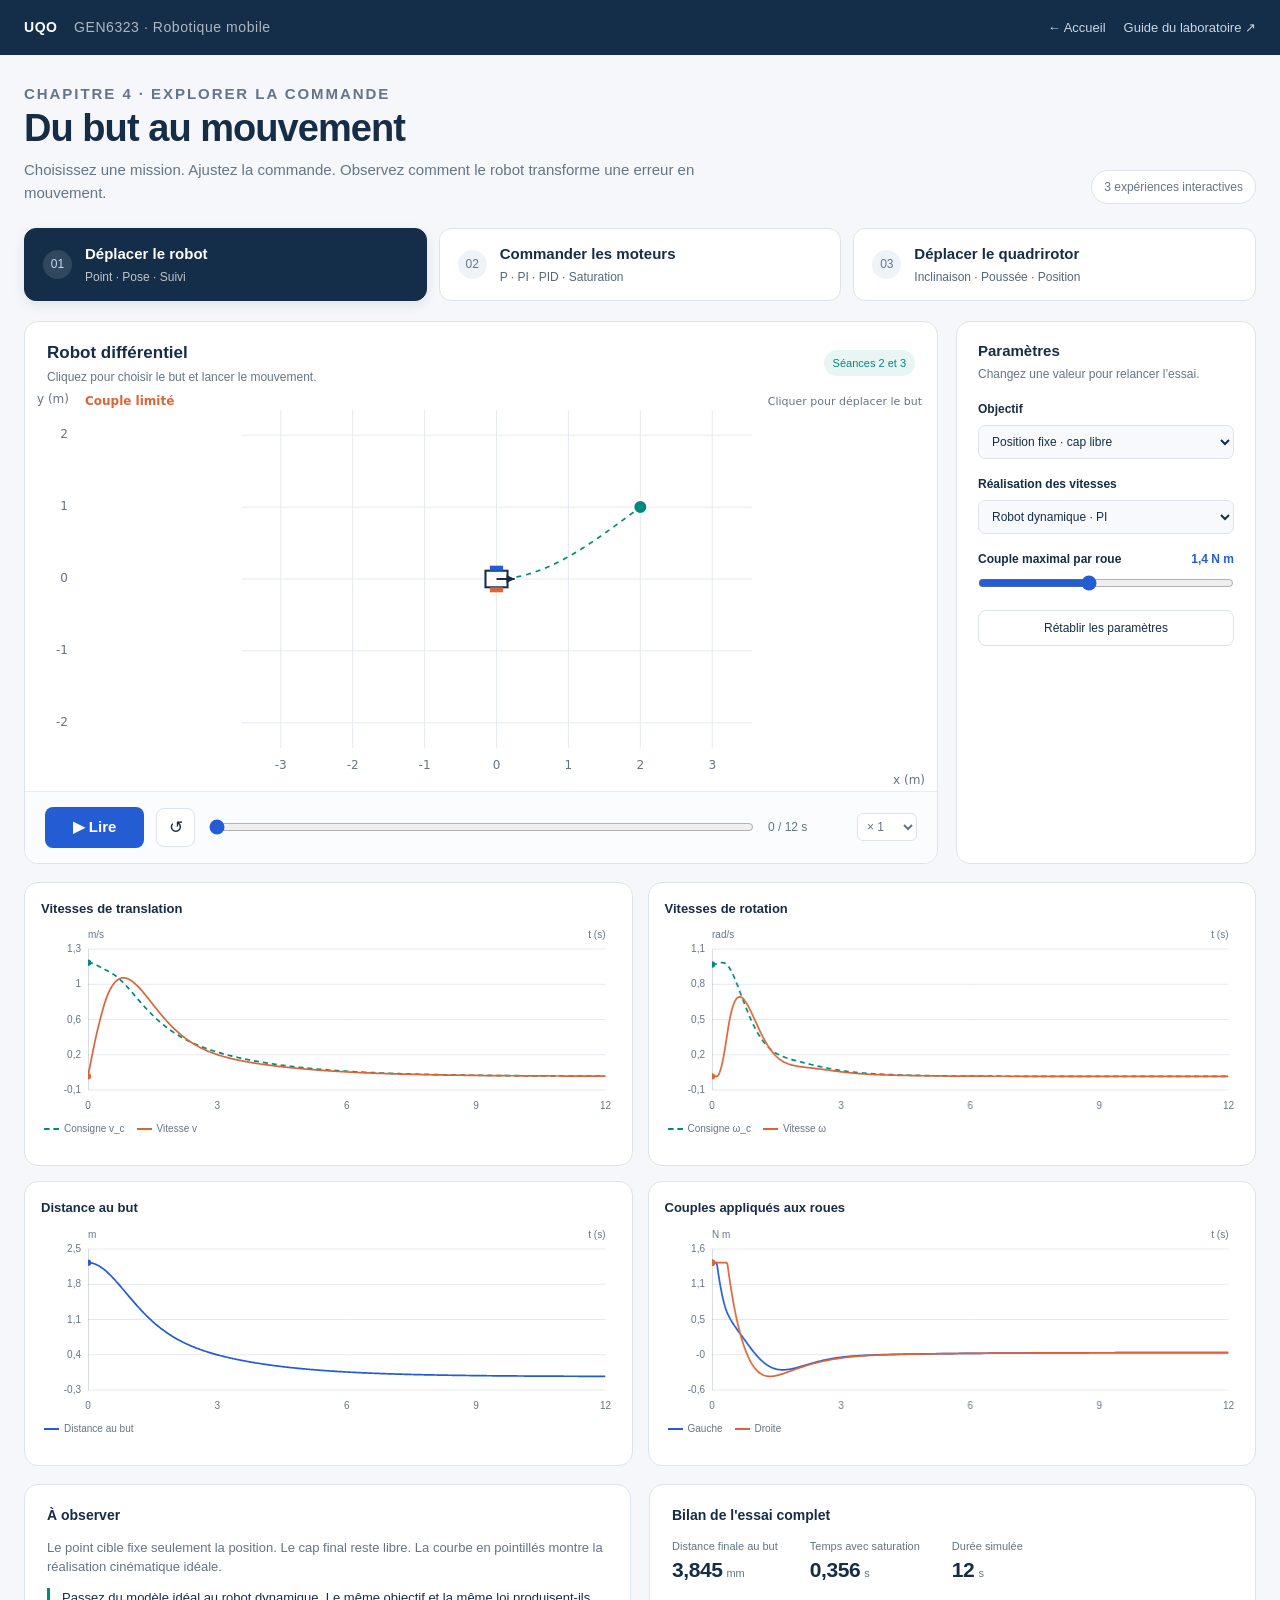
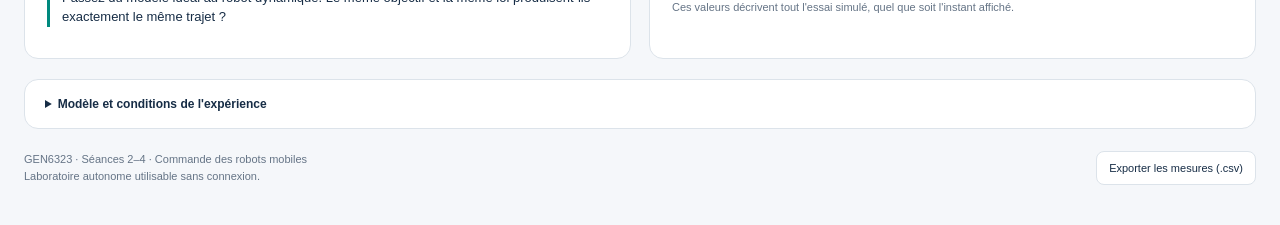
==== chapitre4/interactif/index.html @ 093a0e9f "Ajouter les simulations et laboratoires de robotique mobile" ====
<!doctype html>
<html lang="fr"><head><meta charset="utf-8"><meta name="viewport" content="width=device-width,initial-scale=1"><title>GEN6323 · Laboratoire de commande</title>
<style>
:root{--navy:#142d49;--blue:#245cd3;--teal:#00897e;--orange:#db6537;--gold:#aa7920;--purple:#8454b0;--muted:#657486;--line:#dce3ea;--paper:#f5f7fa;--ink:#172d46;--white:#fff}*{box-sizing:border-box}body{margin:0;background:var(--paper);color:var(--ink);font:15px/1.5 -apple-system,BlinkMacSystemFont,"Segoe UI",sans-serif}button,select,input{font:inherit}button,select,input[type=range],input[type=checkbox]{cursor:pointer}button{transition:background .15s,box-shadow .15s}a:focus-visible,button:focus-visible,select:focus-visible,input:focus-visible,summary:focus-visible{outline:3px solid #ecad39;outline-offset:3px}.top{background:var(--navy);color:white;padding:17px max(24px,calc((100vw - 1440px)/2));display:flex;align-items:center;justify-content:space-between;gap:15px}.brand{font-size:14px;letter-spacing:.04em;font-weight:650}.brand span{font-weight:400;opacity:.66;margin-left:12px}.topnav{display:flex;align-items:center;gap:18px;flex-wrap:wrap;justify-content:flex-end}.top a{color:#cad6e4;text-decoration:none;font-size:13px}.wrap{max-width:1488px;padding:28px 24px 40px;margin:auto}.intro{display:flex;align-items:flex-end;justify-content:space-between;gap:32px;margin-bottom:24px}.eyebrow{font-size:11px;letter-spacing:.13em;text-transform:uppercase;color:var(--teal);font-weight:750;margin:0 0 6px}h1{margin:0 0 8px;font-size:clamp(27px,3vw,38px);line-height:1.2;letter-spacing:-.025em}.intro p{margin:0;color:var(--muted);max-width:750px;font-size:15px}.tag{font-size:12px;white-space:nowrap;border:1px solid var(--line);border-radius:25px;padding:7px 12px;background:white;color:var(--muted)}.tabs{display:grid;grid-template-columns:repeat(3,1fr);gap:12px;margin-bottom:20px}.tab{text-align:left;background:#fff;border:1px solid var(--line);border-radius:12px;padding:14px 18px;display:flex;align-items:center;gap:13px;color:var(--ink)}.tab:hover{background:#edf2fb}.tab[aria-selected=true]{background:var(--navy);border-color:var(--navy);color:white;box-shadow:0 4px 12px #142d4918}.num{font-size:12px;background:#eef3f9;border-radius:50%;width:29px;height:29px;display:grid;place-items:center;color:var(--muted);flex:none}.tab[aria-selected=true] .num{background:#ffffff20;color:#c5d8ed}.tab strong{display:block;font-size:15px;font-weight:650}.tab small{display:block;font-size:12px;opacity:.72;margin-top:2px}.layout{display:grid;grid-template-columns:minmax(0,1fr) 300px;gap:18px}.card{background:white;border:1px solid var(--line);border-radius:14px;overflow:hidden}.cardhead{padding:18px 22px 0;display:flex;gap:12px;align-items:center;justify-content:space-between}.cardhead h2{margin:0;font-size:17px;font-weight:650}.cardhead p{font-size:12px;color:var(--muted);margin:3px 0 0}.pill{font-size:11px;color:var(--teal);border-radius:20px;background:#e9f5f2;padding:5px 9px;white-space:nowrap}.stage{height:405px;width:100%;display:block}.transport{padding:15px 20px;display:flex;align-items:center;gap:12px;border-top:1px solid #e8edf2;background:#fbfcfe}.primary{background:var(--blue);color:white;border:0;border-radius:8px;padding:9px 17px;min-width:99px;font-weight:600}.primary:hover{background:#1f4fba}.light{background:white;border:1px solid var(--line);border-radius:8px;padding:8px 12px;color:var(--ink)}.light:hover{background:#eef3f9}.icon{min-width:39px;font-size:17px;padding:6px 9px}.transport input{flex:1;min-width:35px;accent-color:var(--blue)}.transport output{font-size:12px;font-variant-numeric:tabular-nums;white-space:nowrap;color:var(--muted);min-width:77px}.transport select{padding:5px;color:var(--muted);border:1px solid var(--line);border-radius:6px;background:white;font-size:12px}.controls{padding:18px 21px}.controls h2{font-size:15px;margin:0 0 3px}.controls>p{margin:0 0 17px;font-size:12px;color:var(--muted)}.control{margin:0 0 16px}.control label{display:flex;justify-content:space-between;gap:8px;font-size:12px;font-weight:600;margin-bottom:7px}.control output{color:var(--blue);font-weight:550;white-space:nowrap}.control input[type=range]{width:100%;display:block;accent-color:var(--blue);margin:0}.control select{width:100%;padding:8px 9px;background:#f7f9fc;border:1px solid var(--line);border-radius:7px;color:var(--ink);font-size:12px}.check{display:flex;align-items:center;gap:9px}.check input{accent-color:var(--blue);width:16px;height:16px}.check label{margin:0}.reset{width:100%;font-size:12px;margin-top:3px}.charts{display:grid;grid-template-columns:repeat(3,minmax(0,1fr));gap:15px;margin-top:18px}.chart-card{padding:16px 14px 9px}.chart-card h3{margin:0 2px 8px;font-size:13px;font-weight:650}.chart{width:100%;height:195px;display:block}.legend{display:flex;flex-wrap:wrap;column-gap:12px;row-gap:3px;min-height:35px;font-size:10px;color:var(--muted);padding:0 5px}.legend i{display:inline-block;width:15px;border-top:2px solid;vertical-align:middle;margin-right:5px}.details{display:grid;grid-template-columns:1fr 1fr;gap:18px;margin-top:18px}.learning,.summary{padding:20px 22px}.learning h2,.summary h2{font-size:14px;margin:0 0 12px}.learning p{font-size:13px;color:var(--muted);margin:0 0 11px}.learning .question{color:var(--ink);border-left:3px solid var(--teal);padding-left:12px}.metrics{display:flex;flex-wrap:wrap;gap:20px 32px}.metric span{font-size:11px;color:var(--muted);display:block}.metric strong{font-size:21px;font-weight:600;letter-spacing:-.02em}.metric em{font-size:11px;font-style:normal;color:var(--muted);margin-left:4px}.small{font-size:11px;color:var(--muted);margin:13px 0 0}.assumptions{margin-top:20px;padding:15px 20px;font-size:12px;color:var(--muted)}.assumptions summary{cursor:pointer;color:var(--ink);font-weight:600}.assumptions p{line-height:1.8;max-width:1100px}.footer{margin-top:22px;display:flex;justify-content:space-between;align-items:center;gap:20px;color:var(--muted);font-size:11px}.download{font-size:11px}.error{color:#b3452a;background:#fff1e8;border:1px solid #f3c9b4;border-radius:8px;padding:12px;font-size:13px;margin-top:12px}.sr{position:absolute;left:-10000px;width:1px;height:1px;overflow:hidden}a{color:var(--blue)}
.charts.four{grid-template-columns:repeat(2,minmax(0,1fr))}.charts.five{grid-template-columns:repeat(6,minmax(0,1fr))}.charts.five>.chart-card{grid-column:span 2}.charts.five>.chart-card:nth-child(n+4){grid-column:span 3}@media(min-width:1400px){.stage{height:435px}.chart{height:210px}}@media(max-width:1000px){.layout{grid-template-columns:minmax(0,1fr) 265px}.wrap{padding:24px 18px}.controls{padding:18px 16px}.transport{gap:8px;padding:12px}.charts{gap:10px}.intro .tag{display:none}.tab{padding:12px}.tab strong{font-size:13px}.stage{height:370px}}@media(max-width:760px){.top{padding:14px 18px}.brand span{display:none}.wrap{padding:22px 14px}.tabs{gap:7px}.tab{padding:10px;display:block}.tab .num{margin-bottom:7px;width:23px;height:23px}.tab small{font-size:10px}.tab strong{font-size:12px}.layout{grid-template-columns:1fr}.stage{height:340px}.controls{display:grid;grid-template-columns:1fr 1fr;gap:0 22px}.controls h2,.controls>p,.controls .reset{grid-column:1/-1}.control{margin-bottom:18px}.charts,.charts.four,.charts.five{grid-template-columns:1fr}.charts.five>.chart-card,.charts.five>.chart-card:nth-child(n+4){grid-column:auto}.chart{height:205px}.details{grid-template-columns:1fr}.footer{align-items:flex-start}.transport select{max-width:57px}.transport output{min-width:64px;font-size:11px}.primary{min-width:85px;padding:9px 12px}.cardhead{padding:16px 16px 0}.cardhead h2{font-size:15px}.pill{font-size:10px}.learning,.summary{padding:18px}.chart-card{padding:15px}.legend{min-height:22px}.chart-card h3{font-size:14px}}
@media(prefers-reduced-motion:reduce){*{transition:none!important}}
</style></head><body>
<header class="top"><div class="brand">UQO <span>GEN6323 · Robotique mobile</span></div><nav class="topnav" aria-label="Navigation du laboratoire"><a href="../../index.html">← Accueil</a><a href="guide.html">Guide du laboratoire ↗</a></nav></header>
<main class="wrap"><div class="intro"><div><p class="eyebrow">Chapitre 4 · Explorer la commande</p><h1>Du but au mouvement</h1><p>Choisissez une mission. Ajustez la commande. Observez comment le robot transforme une erreur en mouvement.</p></div><span class="tag">3 expériences interactives</span></div>
<nav class="tabs" role="tablist" aria-label="Expériences">
<button class="tab" id="tab-planar" role="tab" aria-selected="true" aria-controls="lab" data-module="planar"><span class="num">01</span><span><strong>Déplacer le robot</strong><small>Point · Pose · Suivi</small></span></button>
<button class="tab" id="tab-vitesse" role="tab" aria-selected="false" aria-controls="lab" data-module="vitesse"><span class="num">02</span><span><strong>Commander les moteurs</strong><small>P · PI · PID · Saturation</small></span></button>
<button class="tab" id="tab-quad" role="tab" aria-selected="false" aria-controls="lab" data-module="quad"><span class="num">03</span><span><strong>Déplacer le quadrirotor</strong><small>Inclinaison · Poussée · Position</small></span></button></nav>
<section id="lab" role="tabpanel" aria-labelledby="tab-planar"><div class="layout"><div class="card"><div class="cardhead"><div><h2 id="scene-title">Robot différentiel</h2><p id="scene-help">Cliquez dans la scène pour déplacer le but.</p></div><span class="pill" id="scene-tag">Séances 2 et 3</span></div><canvas id="stage" class="stage" aria-label="Animation du robot et de sa référence">L'animation nécessite un navigateur prenant en charge Canvas. Les résultats sont disponibles dans les indicateurs et le fichier CSV.</canvas><div class="transport"><button class="primary" id="play" aria-label="Lire l'animation">▶ Lire</button><button class="light icon" id="restart" title="Revenir au début" aria-label="Revenir au début">↺</button><label class="sr" for="time">Instant de la simulation</label><input id="time" type="range" min="0" max="1" step="1" value="0"><output id="clock" for="time">0,0 / 12 s</output><label class="sr" for="rate">Vitesse de lecture</label><select id="rate"><option value="0.5">× 0,5</option><option value="1" selected>× 1</option><option value="2">× 2</option><option value="4">× 4</option></select></div></div><aside class="card controls" id="controls" aria-label="Paramètres de la simulation"></aside></div>
<div id="error" class="error" role="alert" hidden></div><div id="charts" class="charts"></div>
<div class="details"><section class="card learning"><h2>À observer</h2><p id="lesson"></p><p class="question" id="question"></p></section><section class="card summary"><h2>Bilan de l'essai complet</h2><div id="metrics" class="metrics"></div><p class="small">Ces valeurs décrivent tout l'essai simulé, quel que soit l'instant affiché.</p></section></div>
<details class="card assumptions"><summary>Modèle et conditions de l'expérience</summary><p id="note"></p><p>Les paramètres sont pédagogiques. Chaque changement relance l'essai depuis son état initial. Le curseur déplace seulement l'instant affiché; la vitesse de lecture ne modifie pas la physique.</p></details></section>
<footer class="footer"><span>GEN6323 · Séances 2–4 · Commande des robots mobiles<br>Laboratoire autonome utilisable sans connexion.</span><button class="light download" id="csv">Exporter les mesures (.csv)</button></footer>
</main><script>window.robotLabModules={};</script><script src="planar.js"></script><script src="vitesse.js"></script><script src="quad.js"></script><script src="app.js"></script></body></html>
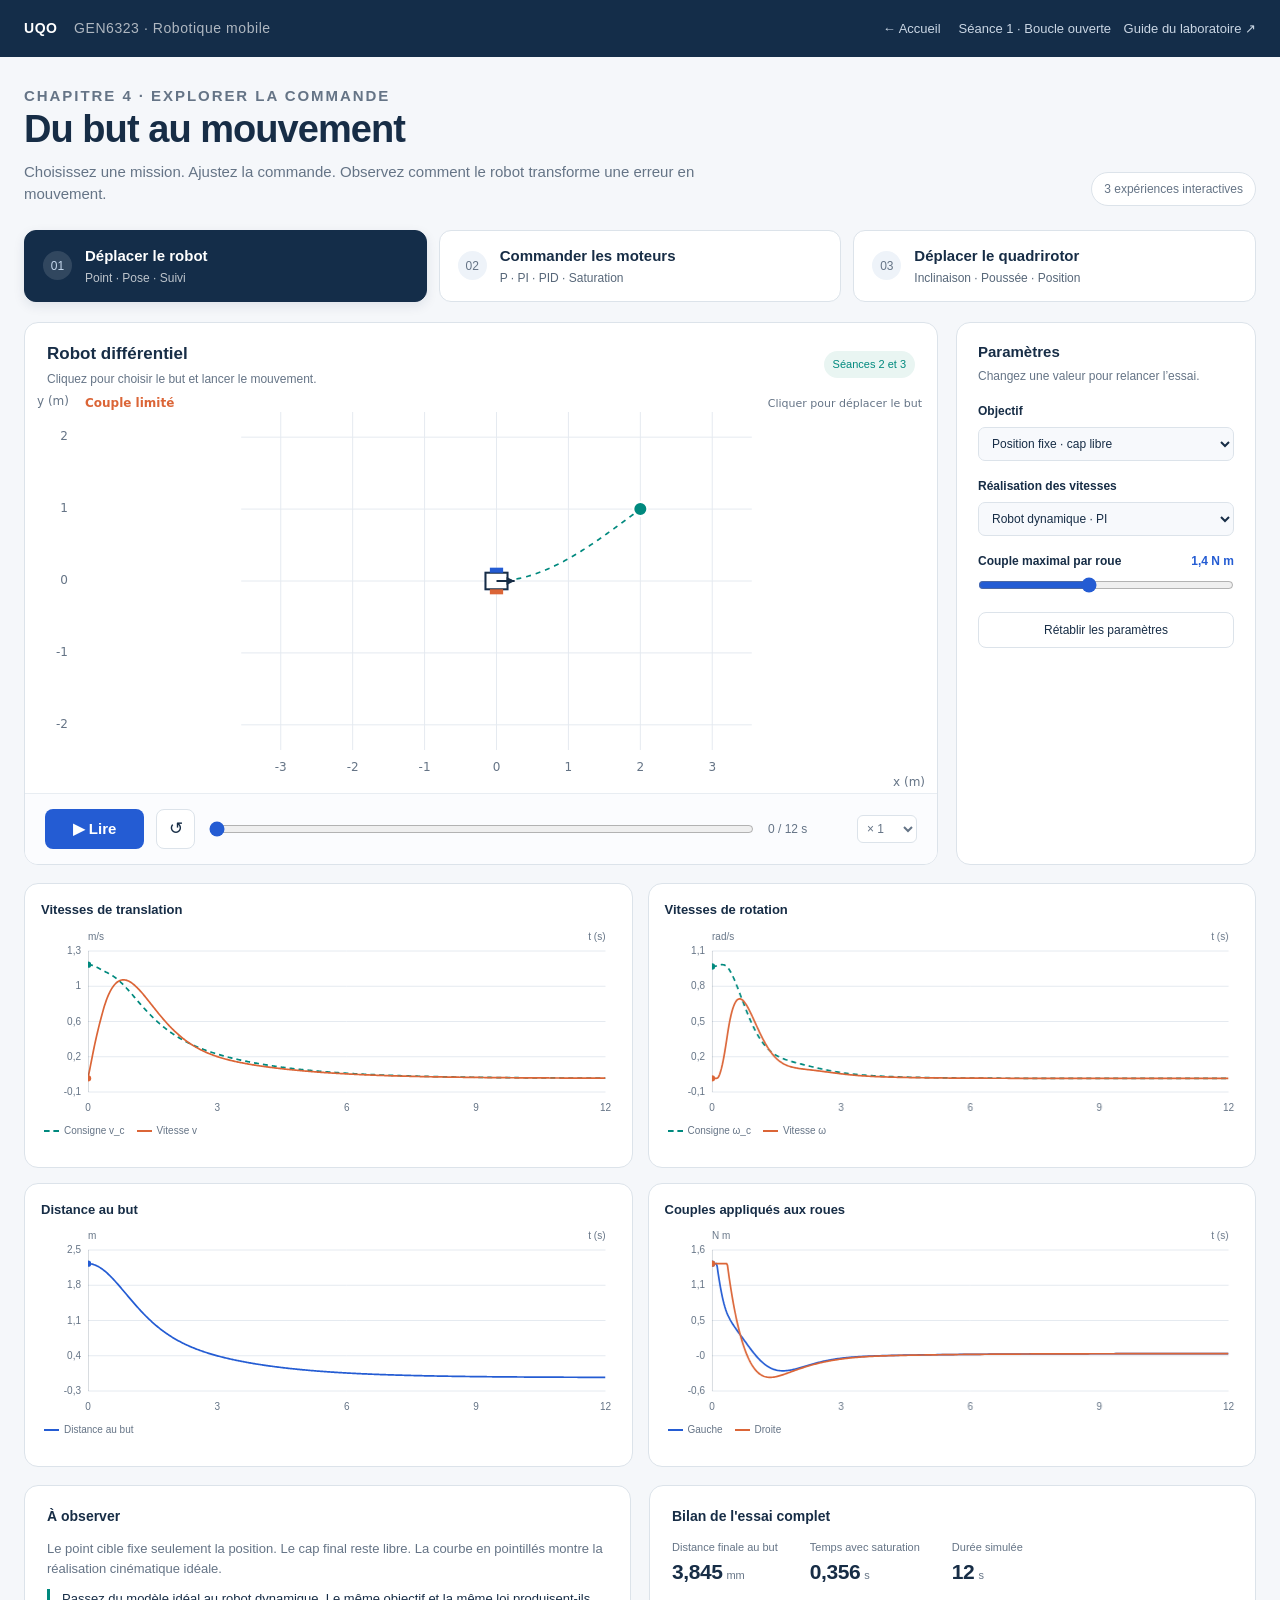
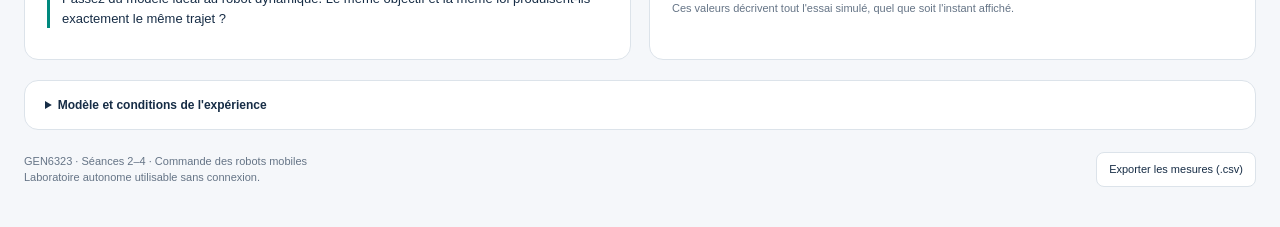
==== commit df1f637a: "Ajouter les expériences en boucle ouverte et relier les séances" ====
--- a/chapitre4/interactif/index.html
+++ b/chapitre4/interactif/index.html
@@ -5,7 +5,7 @@
 .charts.four{grid-template-columns:repeat(2,minmax(0,1fr))}.charts.five{grid-template-columns:repeat(6,minmax(0,1fr))}.charts.five>.chart-card{grid-column:span 2}.charts.five>.chart-card:nth-child(n+4){grid-column:span 3}@media(min-width:1400px){.stage{height:435px}.chart{height:210px}}@media(max-width:1000px){.layout{grid-template-columns:minmax(0,1fr) 265px}.wrap{padding:24px 18px}.controls{padding:18px 16px}.transport{gap:8px;padding:12px}.charts{gap:10px}.intro .tag{display:none}.tab{padding:12px}.tab strong{font-size:13px}.stage{height:370px}}@media(max-width:760px){.top{padding:14px 18px}.brand span{display:none}.wrap{padding:22px 14px}.tabs{gap:7px}.tab{padding:10px;display:block}.tab .num{margin-bottom:7px;width:23px;height:23px}.tab small{font-size:10px}.tab strong{font-size:12px}.layout{grid-template-columns:1fr}.stage{height:340px}.controls{display:grid;grid-template-columns:1fr 1fr;gap:0 22px}.controls h2,.controls>p,.controls .reset{grid-column:1/-1}.control{margin-bottom:18px}.charts,.charts.four,.charts.five{grid-template-columns:1fr}.charts.five>.chart-card,.charts.five>.chart-card:nth-child(n+4){grid-column:auto}.chart{height:205px}.details{grid-template-columns:1fr}.footer{align-items:flex-start}.transport select{max-width:57px}.transport output{min-width:64px;font-size:11px}.primary{min-width:85px;padding:9px 12px}.cardhead{padding:16px 16px 0}.cardhead h2{font-size:15px}.pill{font-size:10px}.learning,.summary{padding:18px}.chart-card{padding:15px}.legend{min-height:22px}.chart-card h3{font-size:14px}}
 @media(prefers-reduced-motion:reduce){*{transition:none!important}}
 </style></head><body>
-<header class="top"><div class="brand">UQO <span>GEN6323 · Robotique mobile</span></div><nav class="topnav" aria-label="Navigation du laboratoire"><a href="../../index.html">← Accueil</a><a href="guide.html">Guide du laboratoire ↗</a></nav></header>
+<header class="top"><div class="brand">UQO <span>GEN6323 · Robotique mobile</span></div><nav class="topnav" aria-label="Navigation du laboratoire"><a href="../../index.html">← Accueil</a><nav aria-label="Ressources"><a href="../boucle_ouverte/index.html">Séance 1 · Boucle ouverte</a> &nbsp; <a href="guide.html">Guide du laboratoire ↗</a></nav></nav></header>
 <main class="wrap"><div class="intro"><div><p class="eyebrow">Chapitre 4 · Explorer la commande</p><h1>Du but au mouvement</h1><p>Choisissez une mission. Ajustez la commande. Observez comment le robot transforme une erreur en mouvement.</p></div><span class="tag">3 expériences interactives</span></div>
 <nav class="tabs" role="tablist" aria-label="Expériences">
 <button class="tab" id="tab-planar" role="tab" aria-selected="true" aria-controls="lab" data-module="planar"><span class="num">01</span><span><strong>Déplacer le robot</strong><small>Point · Pose · Suivi</small></span></button>
